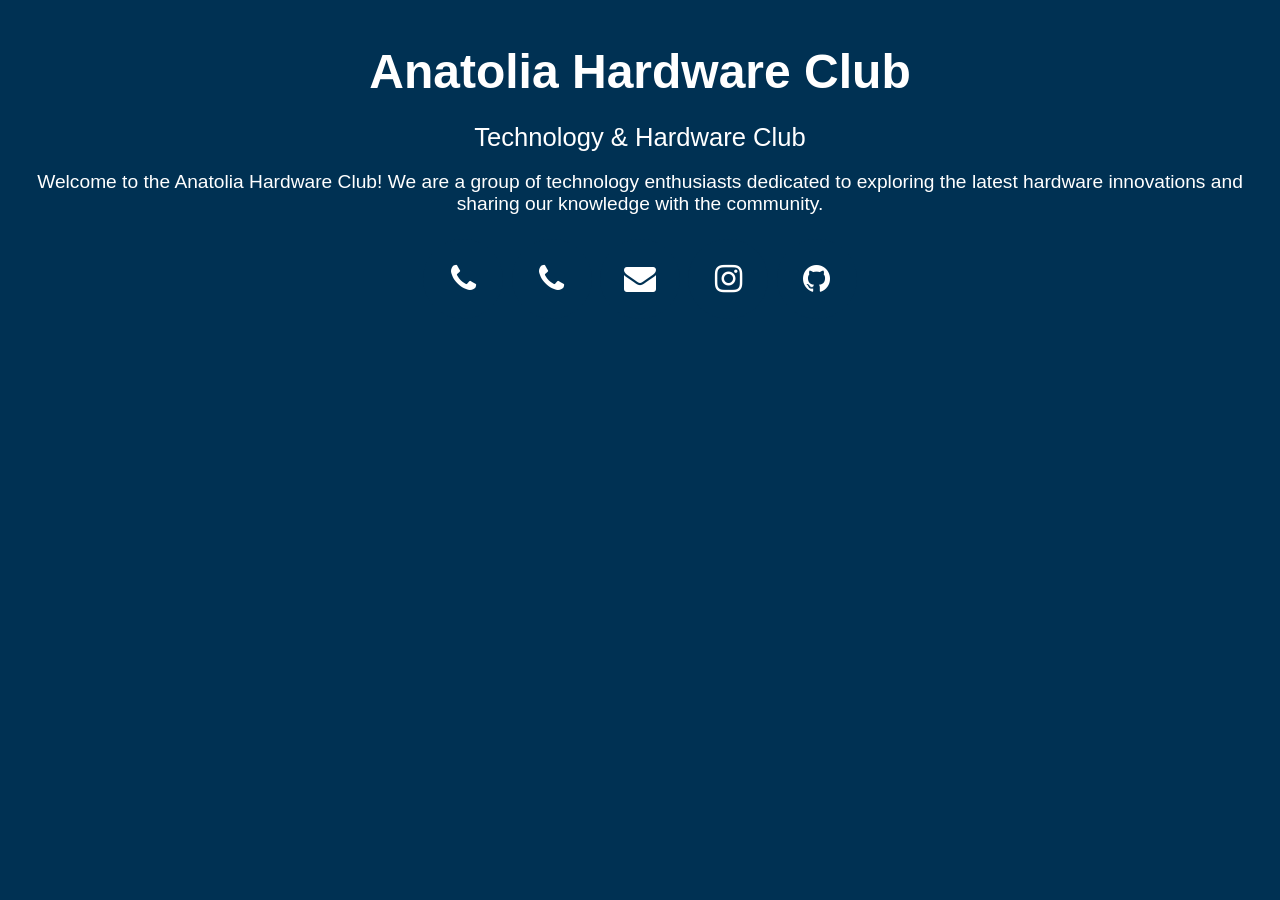
==== index.html @ 8e9ded30 "Add initial website files and logo Add index.html, main.css, and image/Logo.png to create the initia" ====
<!DOCTYPE html>
<html>
<head>
    <meta charset="utf-8">
    <meta name="viewport" content="width=device-width, initial-scale=1">
    <link rel="stylesheet" href="https://cdnjs.cloudflare.com/ajax/libs/font-awesome/4.7.0/css/font-awesome.min.css">
    <link href="main.css" rel="stylesheet">
    <title>Anatolia Hardware Club Official Website</title>
    <link rel="icon" href="image/Logo.png" type="image/png">
    </head> 
    <body id="backgroundBody">
        <div id="textBody">
            <h1>Anatolia Hardware Club</h1>
            <p class="subtitle">Technology & Hardware Club</p>
            <p class="description">Welcome to the Anatolia Hardware Club! We are a group of technology enthusiasts dedicated to exploring the latest hardware innovations and sharing our knowledge with the community.</p>
            <div class="social-links">
                <a href="tel:05453167469" class="fa fa-phone" target="_blank" rel="noopener noreferrer"></a>
                <a href="tel:05528550348" class="fa fa-phone" target="_blank" rel="noopener noreferrer"></a>
                <a href="mailto:anatoliahardwareclub@gmail.com" class="fa fa-envelope" target="_blank" rel="noopener noreferrer"></a>
                <a href="https://www.instagram.com/anatoliahardwareclub" class="fa fa-instagram" target="_blank" rel="noopener noreferrer"></a>
                <a href="https://github.com/Anatolia-Hardware-Club" class="fa fa-github" target="_blank" rel="noopener noreferrer"></a>
            </div>
        </div>
    </body>
</html>
---- main.css ----
#textBody {
	flex: 1;
	padding: 20px;
	text-align: center;
	color: #FFFFFF;
}

h1 {
	font-size: 3em;
	margin: 0.5em 0;
}

.subtitle {
	font-size: 1.6em;
	margin: 0.5em 0;
}

.description {
	font-size: 1.2em;
	margin: 1em 0;
}

.social-links {
	margin: 1em 0;
}

@media (max-width: 600px) {
	#textBody {
		padding: 10px;
	}

	h1 {
		font-size: 2em;
	}

	.subtitle {
		font-size: 1.2em;
	}

	.description {
		font-size: 1em;
	}
}

body {
	display: flex;
	flex-direction: column;
	min-height: 100vh;
	margin: 0;
	font-family: Arial, sans-serif;
	background-color: #F5F1E3;
}

#backgroundBody {
	background-repeat: no-repeat;
	background-attachment: fixed;
	background-position: center center;
	background-size: cover;
	background-color: #003153;
}

@media (max-width: 600px) {
	body {
		background-color: #003153;
	}
}

.fa {
	padding: 20px;
	font-size: 30px;
	width: 30px;
	text-align: center;
	text-decoration: none;
	margin: 5px 2px;
	border-radius: 50%;
	background: #003153;
	color: #FFFFFF;
}

.social-links .fa {
	font-size: 2em;
	width: 40px;
	height: 40px;
	line-height: 40px;
}

@media (max-width: 600px) {
	.fa {
		font-size: 1.5em;
		width: 30px;
		height: 30px;
		line-height: 30px;
	}
}

.social-links .fa:hover {
	opacity: 0.7;
}
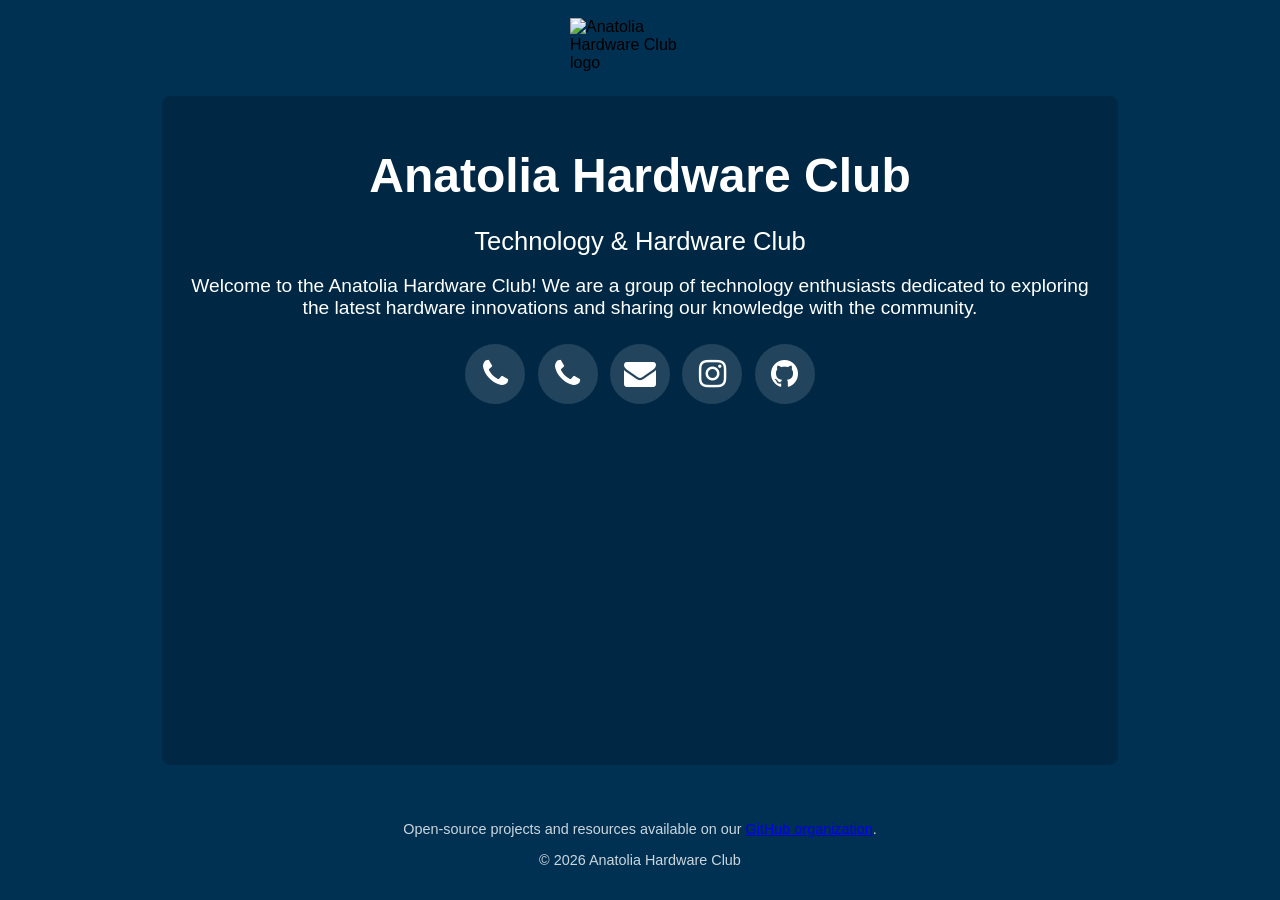
==== commit 6bcc336c: "Add charter PDF and improve site markup/styles Add the official charter PDF and update HTML/CSS for " ====
--- a/index.html
+++ b/index.html
@@ -1,25 +1,36 @@
 <!DOCTYPE html>
-<html>
+<html lang="en">
 <head>
     <meta charset="utf-8">
     <meta name="viewport" content="width=device-width, initial-scale=1">
+    <meta name="description" content="Anatolia Hardware Club — community for hardware, embedded systems, robotics, and open-source projects based in Ankara.">
     <link rel="stylesheet" href="https://cdnjs.cloudflare.com/ajax/libs/font-awesome/4.7.0/css/font-awesome.min.css">
     <link href="main.css" rel="stylesheet">
     <title>Anatolia Hardware Club Official Website</title>
     <link rel="icon" href="image/Logo.png" type="image/png">
     </head> 
     <body id="backgroundBody">
-        <div id="textBody">
+        <header aria-label="Site header" class="site-header">
+            <img src="image/Logo.png" alt="Anatolia Hardware Club logo" class="logo">
+        </header>
+
+        <main id="textBody" role="main">
             <h1>Anatolia Hardware Club</h1>
             <p class="subtitle">Technology & Hardware Club</p>
             <p class="description">Welcome to the Anatolia Hardware Club! We are a group of technology enthusiasts dedicated to exploring the latest hardware innovations and sharing our knowledge with the community.</p>
-            <div class="social-links">
-                <a href="tel:05453167469" class="fa fa-phone" target="_blank" rel="noopener noreferrer"></a>
-                <a href="tel:05528550348" class="fa fa-phone" target="_blank" rel="noopener noreferrer"></a>
-                <a href="mailto:anatoliahardwareclub@gmail.com" class="fa fa-envelope" target="_blank" rel="noopener noreferrer"></a>
-                <a href="https://www.instagram.com/anatoliahardwareclub" class="fa fa-instagram" target="_blank" rel="noopener noreferrer"></a>
-                <a href="https://github.com/Anatolia-Hardware-Club" class="fa fa-github" target="_blank" rel="noopener noreferrer"></a>
+
+            <div class="social-links" aria-label="Contact and social links">
+                <a href="tel:05453167469" class="fa fa-phone" aria-label="Call Ozan"></a>
+                <a href="tel:05528550348" class="fa fa-phone" aria-label="Call Nusret"></a>
+                <a href="mailto:anatoliahardwareclub@gmail.com" class="fa fa-envelope" aria-label="Email the club"></a>
+                <a href="https://www.instagram.com/anatoliahardwareclub" class="fa fa-instagram" target="_blank" rel="noopener noreferrer" aria-label="Instagram"></a>
+                <a href="https://github.com/Anatolia-Hardware-Club" class="fa fa-github" target="_blank" rel="noopener noreferrer" aria-label="GitHub"></a>
             </div>
-        </div>
+        </main>
+
+        <footer class="site-footer" role="contentinfo">
+            <p>Open-source projects and resources available on our <a href="https://github.com/Anatolia-Hardware-Club" target="_blank" rel="noopener noreferrer">GitHub organization</a>.</p>
+            <p>&copy; 2026 Anatolia Hardware Club</p>
+        </footer>
     </body>
 </html>
--- a/main.css
+++ b/main.css
@@ -1,8 +1,12 @@
 #textBody {
 	flex: 1;
-	padding: 20px;
+	padding: 28px;
 	text-align: center;
 	color: #FFFFFF;
+	max-width: 900px;
+	margin: 24px;
+	border-radius: 8px;
+	background-color: rgba(0,0,0,0.18);
 }
 
 h1 {
@@ -48,10 +52,15 @@
 	min-height: 100vh;
 	margin: 0;
 	font-family: Arial, sans-serif;
-	background-color: #F5F1E3;
+	background-color: #003153;
 }
 
+/* Center content inside the full-viewport background */
 #backgroundBody {
+	display: flex;
+	align-items: center;
+	justify-content: center;
+	min-height: 100vh;
 	background-repeat: no-repeat;
 	background-attachment: fixed;
 	background-position: center center;
@@ -66,15 +75,19 @@
 }
 
 .fa {
-	padding: 20px;
-	font-size: 30px;
-	width: 30px;
+	padding: 10px;
+	font-size: 20px;
+	width: 40px;
+	height: 40px;
 	text-align: center;
 	text-decoration: none;
-	margin: 5px 2px;
+	margin: 6px 4px;
 	border-radius: 50%;
-	background: #003153;
+	background: #ffffff22;
 	color: #FFFFFF;
+	display: inline-flex;
+	align-items: center;
+	justify-content: center;
 }
 
 .social-links .fa {
@@ -95,4 +108,42 @@
 
 .social-links .fa:hover {
 	opacity: 0.7;
+}
+
+/* show a visible focus ring for keyboard users */
+.fa:focus {
+	outline: 3px solid #FFD166;
+	outline-offset: 3px;
+}
+
+/* small helper for screen-reader-only text */
+.sr-only {
+	position: absolute !important;
+	width: 1px !important;
+	height: 1px !important;
+	padding: 0 !important;
+	margin: -1px !important;
+	overflow: hidden !important;
+	clip: rect(0, 0, 0, 0) !important;
+	white-space: nowrap !important;
+	border: 0 !important;
+}
+
+.site-header {
+	display: flex;
+	align-items: center;
+	justify-content: center;
+	padding: 18px 12px 0 12px;
+}
+
+.logo {
+	max-width: 140px;
+	height: auto;
+}
+
+.site-footer {
+	text-align: center;
+	font-size: 0.9em;
+	color: #FFFFFFCC;
+	padding: 18px 12px;
 }
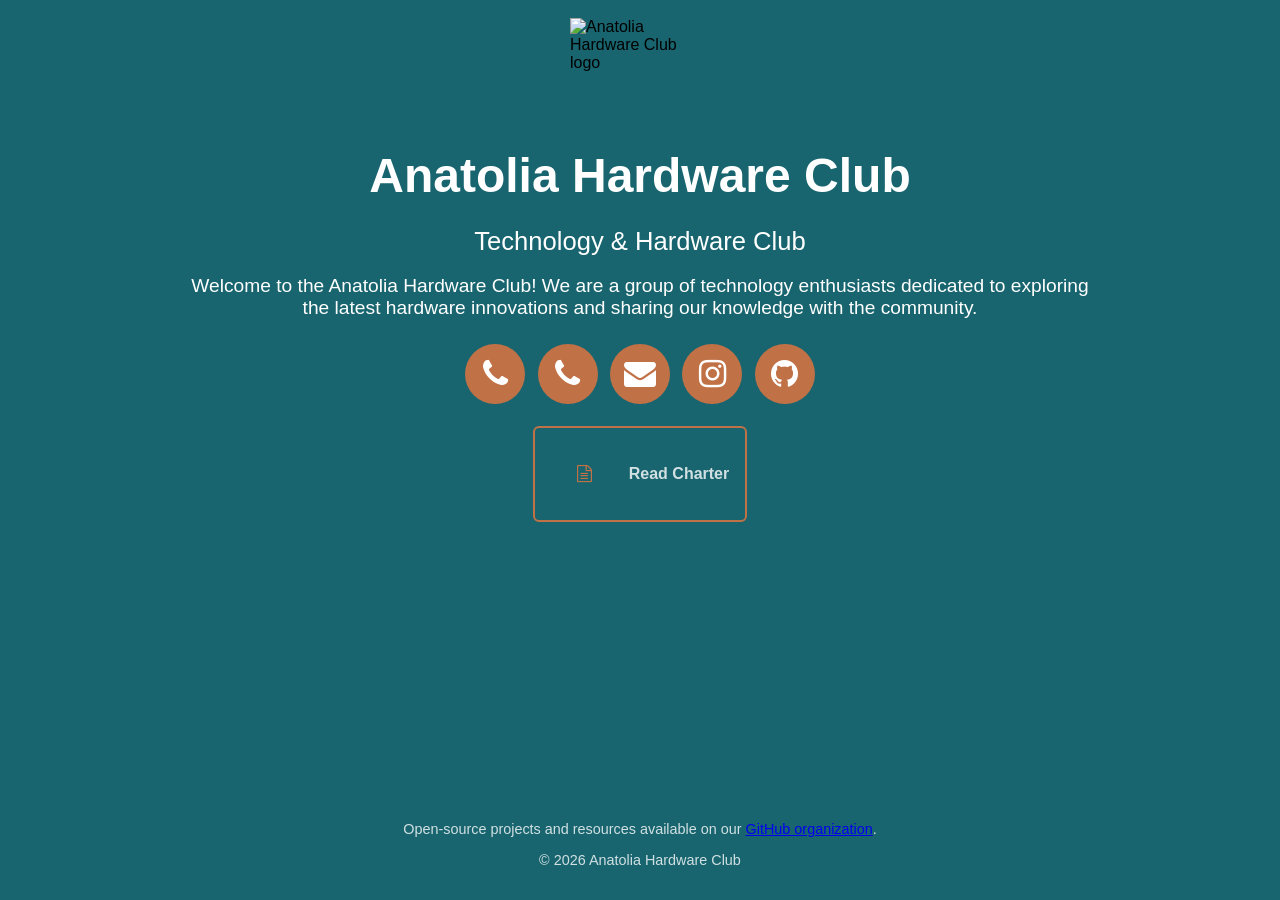
==== commit 97f5d978: "Add charter page and homepage CTA; update styles Add a new charter.html with the Anatolia Hardware C" ====
--- a/index.html
+++ b/index.html
@@ -26,6 +26,12 @@
                 <a href="https://www.instagram.com/anatoliahardwareclub" class="fa fa-instagram" target="_blank" rel="noopener noreferrer" aria-label="Instagram"></a>
                 <a href="https://github.com/Anatolia-Hardware-Club" class="fa fa-github" target="_blank" rel="noopener noreferrer" aria-label="GitHub"></a>
             </div>
+            <div class="charter-cta">
+                <a href="charter.html" class="charter-link" aria-label="Read the official charter">
+                    <i class="fa fa-file-text-o" aria-hidden="true"></i>
+                    <span>Read Charter</span>
+                </a>
+            </div>
         </main>
 
         <footer class="site-footer" role="contentinfo">
--- a/main.css
+++ b/main.css
@@ -1,3 +1,11 @@
+:root{
+	--primary: #c07145; /* logo red (approx) */
+	--dark: #18656f;    /* navy background */
+	--accent: #90373d;  /* warm accent */
+	--panel-bg: #18656f;
+	--muted-white: #FFFFFFCC;
+}
+
 #textBody {
 	flex: 1;
 	padding: 28px;
@@ -6,7 +14,7 @@
 	max-width: 900px;
 	margin: 24px;
 	border-radius: 8px;
-	background-color: rgba(0,0,0,0.18);
+	background-color: var(--panel-bg);
 }
 
 h1 {
@@ -45,6 +53,7 @@
 		font-size: 1em;
 	}
 }
+
 
 body {
 	display: flex;
@@ -52,7 +61,7 @@
 	min-height: 100vh;
 	margin: 0;
 	font-family: Arial, sans-serif;
-	background-color: #003153;
+	background-color: var(--dark);
 }
 
 /* Center content inside the full-viewport background */
@@ -65,7 +74,7 @@
 	background-attachment: fixed;
 	background-position: center center;
 	background-size: cover;
-	background-color: #003153;
+	background-color: var(--dark);
 }
 
 @media (max-width: 600px) {
@@ -83,7 +92,7 @@
 	text-decoration: none;
 	margin: 6px 4px;
 	border-radius: 50%;
-	background: #ffffff22;
+	background: var(--primary);
 	color: #FFFFFF;
 	display: inline-flex;
 	align-items: center;
@@ -112,7 +121,7 @@
 
 /* show a visible focus ring for keyboard users */
 .fa:focus {
-	outline: 3px solid #FFD166;
+	outline: 3px solid var(--accent);
 	outline-offset: 3px;
 }
 
@@ -144,6 +153,77 @@
 .site-footer {
 	text-align: center;
 	font-size: 0.9em;
-	color: #FFFFFFCC;
+	color: var(--muted-white);
 	padding: 18px 12px;
+}
+
+/* Charter CTA on homepage */
+.charter-cta {
+	margin-top: 14px;
+}
+.charter-link {
+	display: inline-flex;
+	align-items: center;
+	gap: 10px;
+	padding: 10px 16px;
+	border-radius: 6px;
+	text-decoration: none;
+	background: transparent;
+	color: var(--muted-white);
+	border: 2px solid var(--primary);
+	font-weight: 600;
+}
+.charter-link i {
+	font-size: 1.1em;
+	color: var(--primary);
+	background: transparent;
+}
+.charter-link:hover {
+	background: var(--primary);
+	color: #00293a;
+}
+
+/* Charter page styles */
+.charter h1 {
+	font-size: 1.6em;
+	color: var(--primary);
+	margin-bottom: 4px;
+}
+.charter h2 {
+	font-size: 1.15em;
+	color: var(--muted-white);
+	margin-top: 18px;
+}
+.charter h3 {
+	color: var(--muted-white);
+}
+.charter p, .charter li {
+	color: var(--muted-white);
+	line-height: 1.6;
+}
+.charter .signatures {
+	display: flex;
+	gap: 32px;
+	margin-top: 18px;
+	flex-wrap: wrap;
+}
+.charter .sig {
+	min-width: 180px;
+}
+.charter .print-note {
+	margin-top: 22px;
+	font-size: 0.95em;
+	color: var(--muted-white);
+}
+
+@media (min-width: 800px) {
+	.charter h1 { font-size: 2em; }
+}
+
+@media print {
+	/* Strip decorative backgrounds, show clean black-on-white for printing */
+	body, #backgroundBody { background: white !important; }
+	#textBody { background: none !important; color: #000 !important; max-width: 100% !important; margin: 0 !important; padding: 0.5in !important; }
+	.charter p, .charter li { color: #000 !important; }
+	.charter-link, .site-header, .site-footer, .charter-cta { display: none !important; }
 }
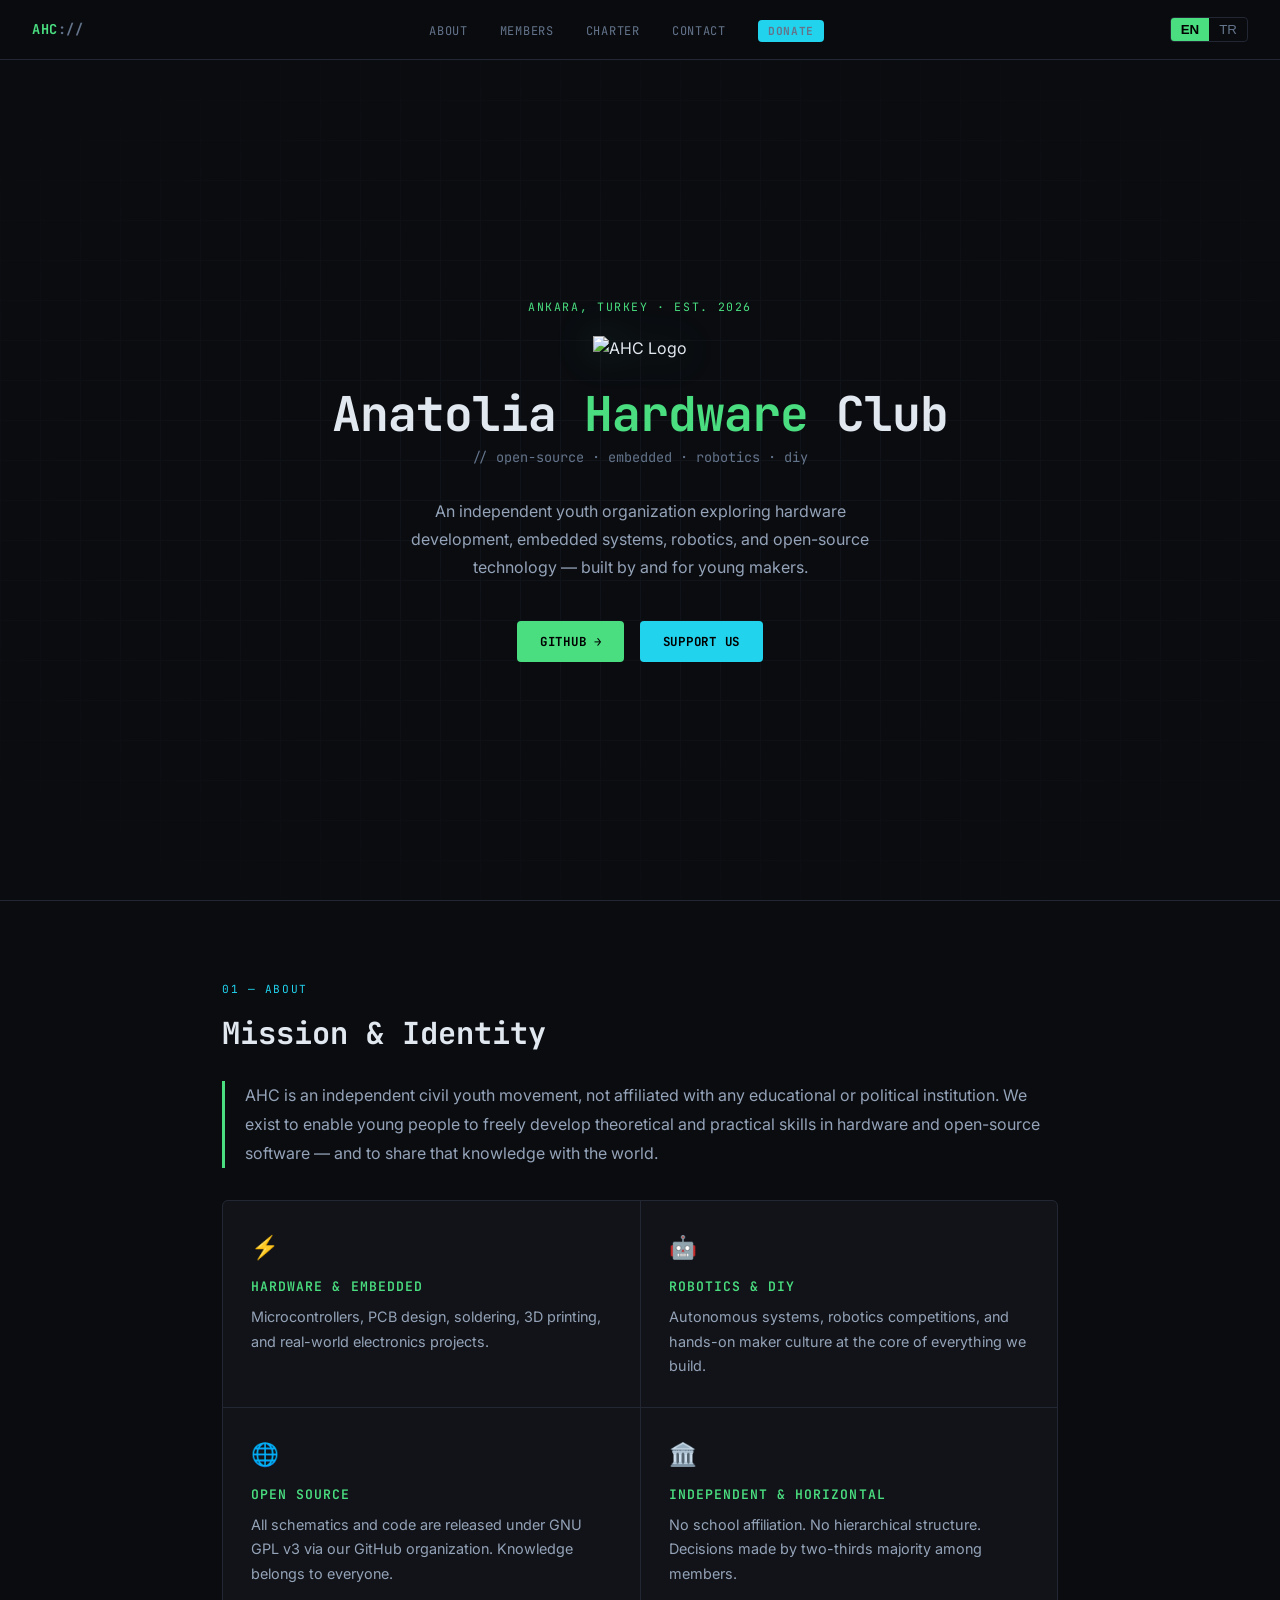
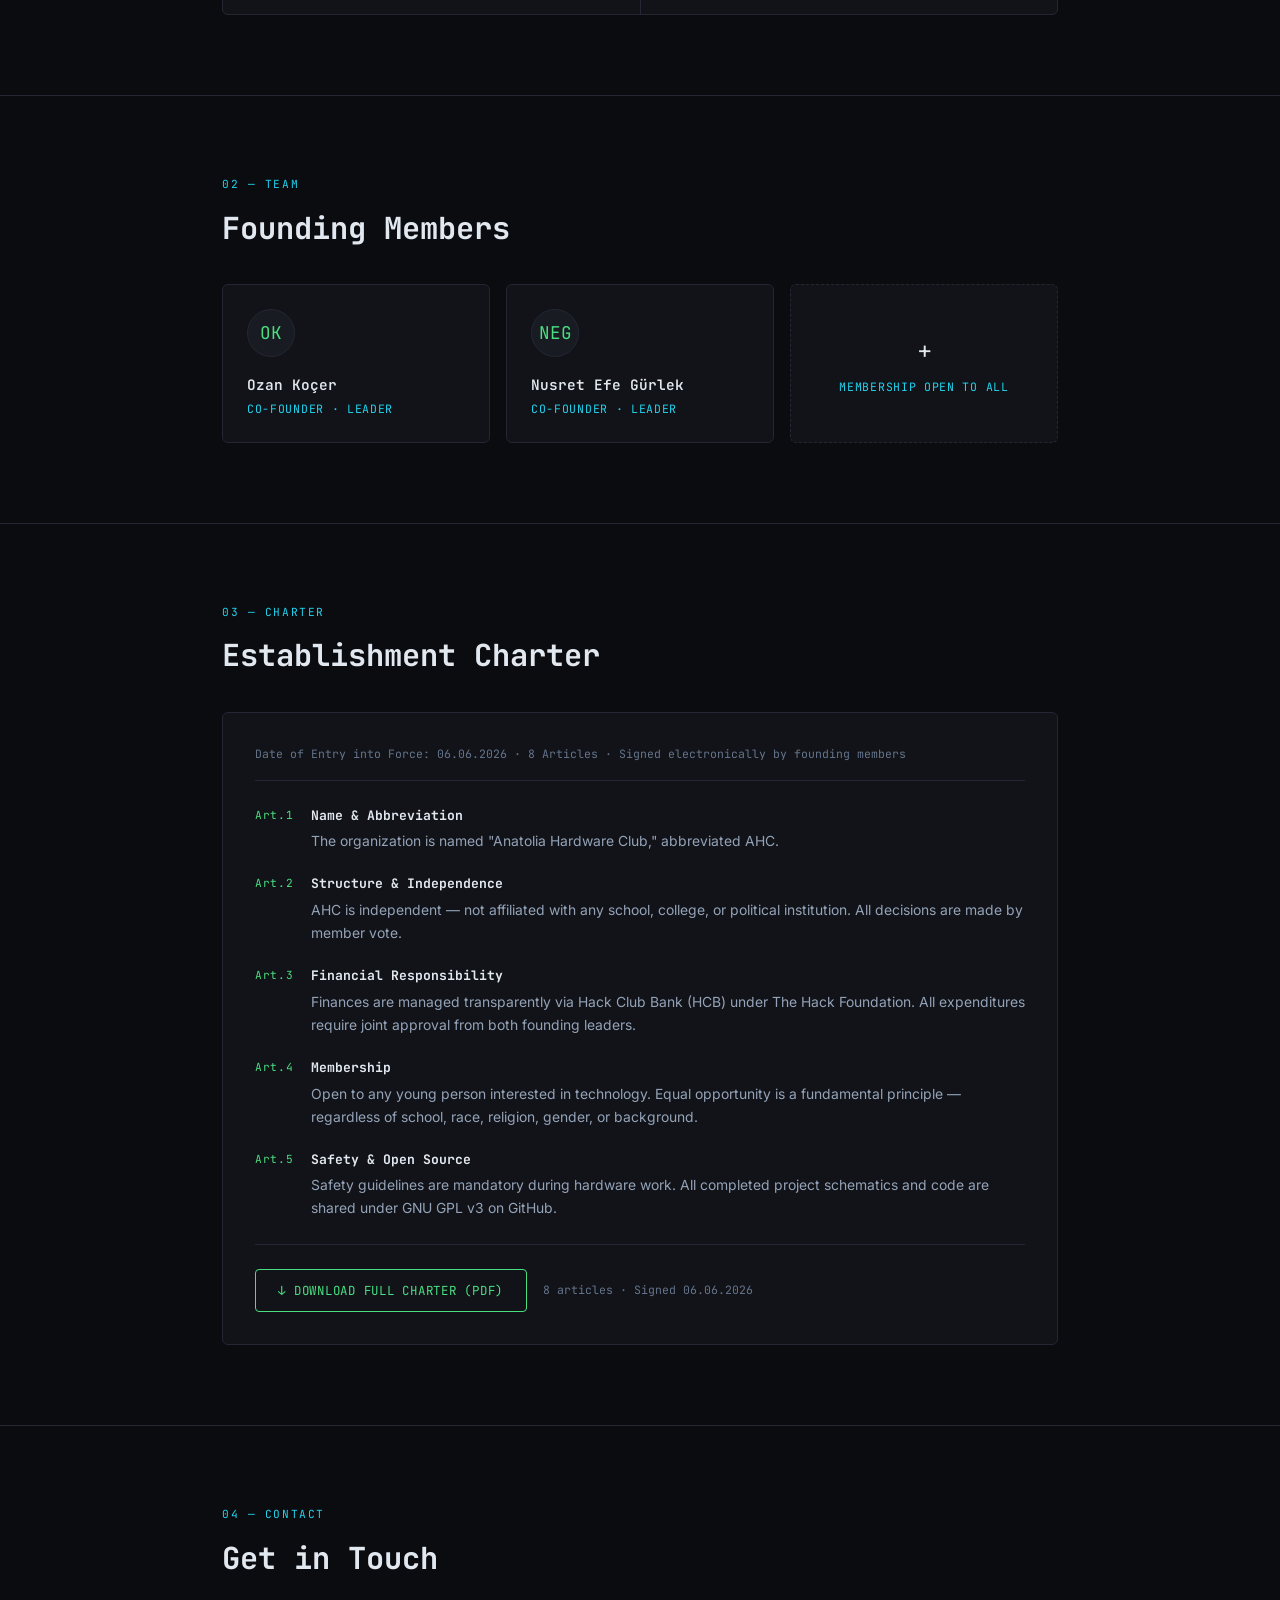
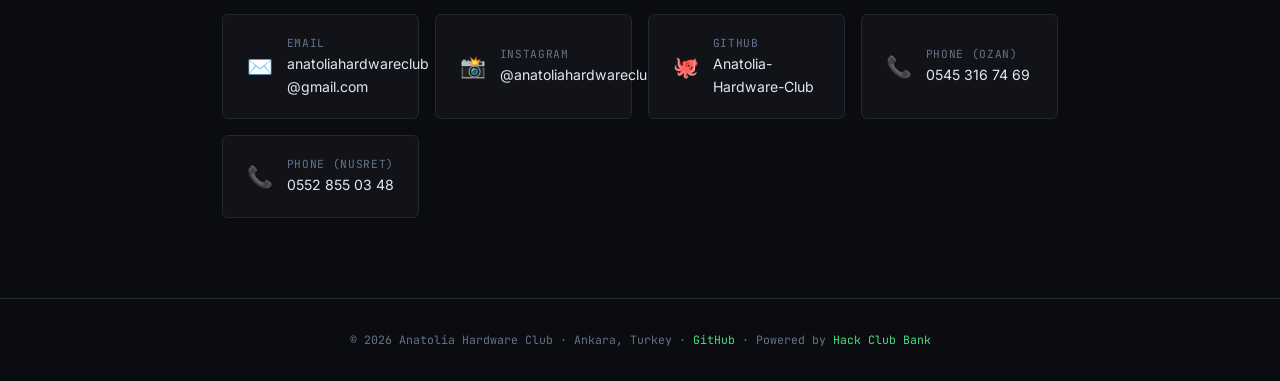
==== commit a8e6837a: "Update index.html (webiste overhaul, bilingual support and donation page)" ====
--- a/index.html
+++ b/index.html
@@ -1,42 +1,807 @@
 <!DOCTYPE html>
 <html lang="en">
 <head>
-    <meta charset="utf-8">
-    <meta name="viewport" content="width=device-width, initial-scale=1">
-    <meta name="description" content="Anatolia Hardware Club — community for hardware, embedded systems, robotics, and open-source projects based in Ankara.">
-    <link rel="stylesheet" href="https://cdnjs.cloudflare.com/ajax/libs/font-awesome/4.7.0/css/font-awesome.min.css">
-    <link href="main.css" rel="stylesheet">
-    <title>Anatolia Hardware Club Official Website</title>
-    <link rel="icon" href="image/Logo.png" type="image/png">
-    </head> 
-    <body id="backgroundBody">
-        <header aria-label="Site header" class="site-header">
-            <img src="image/Logo.png" alt="Anatolia Hardware Club logo" class="logo">
-        </header>
-
-        <main id="textBody" role="main">
-            <h1>Anatolia Hardware Club</h1>
-            <p class="subtitle">Technology & Hardware Club</p>
-            <p class="description">Welcome to the Anatolia Hardware Club! We are a group of technology enthusiasts dedicated to exploring the latest hardware innovations and sharing our knowledge with the community.</p>
-
-            <div class="social-links" aria-label="Contact and social links">
-                <a href="tel:05453167469" class="fa fa-phone" aria-label="Call Ozan"></a>
-                <a href="tel:05528550348" class="fa fa-phone" aria-label="Call Nusret"></a>
-                <a href="mailto:anatoliahardwareclub@gmail.com" class="fa fa-envelope" aria-label="Email the club"></a>
-                <a href="https://www.instagram.com/anatoliahardwareclub" class="fa fa-instagram" target="_blank" rel="noopener noreferrer" aria-label="Instagram"></a>
-                <a href="https://github.com/Anatolia-Hardware-Club" class="fa fa-github" target="_blank" rel="noopener noreferrer" aria-label="GitHub"></a>
-            </div>
-            <div class="charter-cta">
-                <a href="charter.html" class="charter-link" aria-label="Read the official charter">
-                    <i class="fa fa-file-text-o" aria-hidden="true"></i>
-                    <span>Read Charter</span>
-                </a>
-            </div>
-        </main>
-
-        <footer class="site-footer" role="contentinfo">
-            <p>Open-source projects and resources available on our <a href="https://github.com/Anatolia-Hardware-Club" target="_blank" rel="noopener noreferrer">GitHub organization</a>.</p>
-            <p>&copy; 2026 Anatolia Hardware Club</p>
-        </footer>
-    </body>
-</html>
+  <meta charset="UTF-8" />
+  <meta name="viewport" content="width=device-width, initial-scale=1.0" />
+  <meta name="description" content="Anatolia Hardware Club — hardware, embedded systems, robotics, and open-source projects based in Ankara." />
+  <title>Anatolia Hardware Club</title>
+  <link rel="preconnect" href="https://fonts.googleapis.com" />
+  <link rel="preconnect" href="https://fonts.gstatic.com" crossorigin />
+  <link href="https://fonts.googleapis.com/css2?family=JetBrains+Mono:wght@400;600;700&family=Inter:wght@300;400;500;600&display=swap" rel="stylesheet" />
+  <style>
+    *, *::before, *::after { box-sizing: border-box; margin: 0; padding: 0; }
+
+    :root {
+      --bg:        #0a0c10;
+      --bg2:       #111318;
+      --bg3:       #181b22;
+      --border:    #232733;
+      --accent:    #4ade80;
+      --accent2:   #22d3ee;
+      --text:      #e2e8f0;
+      --muted:     #64748b;
+      --mono:      'JetBrains Mono', monospace;
+      --sans:      'Inter', sans-serif;
+    }
+
+    html { scroll-behavior: smooth; }
+
+    body {
+      background: var(--bg);
+      color: var(--text);
+      font-family: var(--sans);
+      font-size: 16px;
+      line-height: 1.6;
+      min-height: 100vh;
+    }
+
+    /* ── NAV ── */
+    nav {
+      position: sticky;
+      top: 0;
+      z-index: 100;
+      background: rgba(10,12,16,0.85);
+      backdrop-filter: blur(12px);
+      border-bottom: 1px solid var(--border);
+      display: flex;
+      align-items: center;
+      justify-content: space-between;
+      padding: 0 2rem;
+      height: 60px;
+    }
+
+    .nav-logo {
+      font-family: var(--mono);
+      font-size: 0.85rem;
+      font-weight: 700;
+      color: var(--accent);
+      letter-spacing: 0.04em;
+      text-decoration: none;
+    }
+    .nav-logo span { color: var(--muted); }
+
+    .nav-links {
+      display: flex;
+      align-items: center;
+      gap: 2rem;
+      list-style: none;
+    }
+
+    .nav-links a {
+      font-family: var(--mono);
+      font-size: 0.75rem;
+      color: var(--muted);
+      text-decoration: none;
+      letter-spacing: 0.06em;
+      text-transform: uppercase;
+      transition: color 0.2s;
+    }
+    .nav-links a:hover { color: var(--accent); }
+
+    /* language toggle */
+    .lang-toggle {
+      display: flex;
+      align-items: center;
+      gap: 0;
+      border: 1px solid var(--border);
+      border-radius: 4px;
+      overflow: hidden;
+      font-family: var(--mono);
+      font-size: 0.7rem;
+    }
+    .lang-toggle button {
+      background: none;
+      border: none;
+      padding: 4px 10px;
+      cursor: pointer;
+      color: var(--muted);
+      transition: background 0.15s, color 0.15s;
+    }
+    .lang-toggle button.active {
+      background: var(--accent);
+      color: #000;
+      font-weight: 700;
+    }
+
+    /* ── HERO ── */
+    .hero {
+      min-height: calc(100vh - 60px);
+      display: flex;
+      flex-direction: column;
+      align-items: center;
+      justify-content: center;
+      text-align: center;
+      padding: 4rem 2rem;
+      position: relative;
+      overflow: hidden;
+    }
+
+    /* grid background */
+    .hero::before {
+      content: '';
+      position: absolute;
+      inset: 0;
+      background-image:
+        linear-gradient(var(--border) 1px, transparent 1px),
+        linear-gradient(90deg, var(--border) 1px, transparent 1px);
+      background-size: 40px 40px;
+      opacity: 0.35;
+      pointer-events: none;
+    }
+    /* radial fade over grid */
+    .hero::after {
+      content: '';
+      position: absolute;
+      inset: 0;
+      background: radial-gradient(ellipse 70% 60% at 50% 50%, transparent 0%, var(--bg) 100%);
+      pointer-events: none;
+    }
+
+    .hero-inner { position: relative; z-index: 1; max-width: 680px; }
+
+    .hero-eyebrow {
+      font-family: var(--mono);
+      font-size: 0.72rem;
+      color: var(--accent);
+      letter-spacing: 0.14em;
+      text-transform: uppercase;
+      margin-bottom: 1.25rem;
+    }
+
+    .hero-logo {
+      width: 90px;
+      height: 90px;
+      object-fit: contain;
+      margin-bottom: 1.5rem;
+      filter: drop-shadow(0 0 18px rgba(74,222,128,0.25));
+    }
+
+    h1 {
+      font-family: var(--mono);
+      font-size: clamp(1.8rem, 5vw, 3rem);
+      font-weight: 700;
+      letter-spacing: -0.02em;
+      color: var(--text);
+      line-height: 1.15;
+      margin-bottom: 0.35rem;
+    }
+    h1 .accent { color: var(--accent); }
+
+    .hero-sub {
+      font-family: var(--mono);
+      font-size: 0.85rem;
+      color: var(--muted);
+      margin-bottom: 1.8rem;
+    }
+
+    .hero-desc {
+      font-size: 1rem;
+      color: #94a3b8;
+      max-width: 480px;
+      margin: 0 auto 2.5rem;
+      line-height: 1.75;
+    }
+
+    .hero-cta {
+      display: flex;
+      gap: 1rem;
+      justify-content: center;
+      flex-wrap: wrap;
+    }
+
+    .btn {
+      font-family: var(--mono);
+      font-size: 0.78rem;
+      letter-spacing: 0.06em;
+      text-transform: uppercase;
+      padding: 0.65rem 1.4rem;
+      border-radius: 4px;
+      text-decoration: none;
+      transition: all 0.2s;
+      cursor: pointer;
+      border: none;
+    }
+    .btn-primary {
+      background: var(--accent);
+      color: #000;
+      font-weight: 700;
+    }
+    .btn-primary:hover { background: #86efac; }
+    .btn-outline {
+      background: transparent;
+      color: var(--accent);
+      border: 1px solid var(--accent);
+    }
+    .btn-outline:hover { background: rgba(74,222,128,0.08); }
+    .btn-donation {
+      background: var(--accent2);
+      color: #000;
+      font-weight: 700;
+    }
+    .btn-donation:hover { background: #67e8f9; }
+
+    /* ── SECTIONS ── */
+    section {
+      padding: 5rem 2rem;
+      max-width: 900px;
+      margin: 0 auto;
+    }
+
+    .section-label {
+      font-family: var(--mono);
+      font-size: 0.7rem;
+      color: var(--accent2);
+      letter-spacing: 0.14em;
+      text-transform: uppercase;
+      margin-bottom: 0.6rem;
+    }
+
+    h2 {
+      font-family: var(--mono);
+      font-size: clamp(1.3rem, 3vw, 1.9rem);
+      font-weight: 700;
+      color: var(--text);
+      margin-bottom: 1.5rem;
+    }
+
+    .divider {
+      border: none;
+      border-top: 1px solid var(--border);
+    }
+
+    /* ── ABOUT ── */
+    .about-grid {
+      display: grid;
+      grid-template-columns: 1fr 1fr;
+      gap: 1px;
+      background: var(--border);
+      border: 1px solid var(--border);
+      border-radius: 6px;
+      overflow: hidden;
+      margin-top: 2rem;
+    }
+
+    .about-card {
+      background: var(--bg2);
+      padding: 1.75rem;
+    }
+
+    .about-card-icon {
+      font-size: 1.4rem;
+      margin-bottom: 0.75rem;
+    }
+
+    .about-card h3 {
+      font-family: var(--mono);
+      font-size: 0.82rem;
+      font-weight: 600;
+      color: var(--accent);
+      text-transform: uppercase;
+      letter-spacing: 0.08em;
+      margin-bottom: 0.5rem;
+    }
+
+    .about-card p {
+      font-size: 0.9rem;
+      color: #94a3b8;
+      line-height: 1.7;
+    }
+
+    .mission-text {
+      font-size: 1rem;
+      color: #94a3b8;
+      line-height: 1.8;
+      border-left: 3px solid var(--accent);
+      padding-left: 1.25rem;
+      margin-bottom: 2rem;
+    }
+
+    /* ── MEMBERS ── */
+    .members-grid {
+      display: grid;
+      grid-template-columns: repeat(auto-fit, minmax(220px, 1fr));
+      gap: 1rem;
+      margin-top: 2rem;
+    }
+
+    .member-card {
+      background: var(--bg2);
+      border: 1px solid var(--border);
+      border-radius: 6px;
+      padding: 1.5rem;
+      transition: border-color 0.2s;
+    }
+    .member-card:hover { border-color: var(--accent); }
+
+    .member-avatar {
+      width: 48px;
+      height: 48px;
+      border-radius: 50%;
+      background: var(--bg3);
+      border: 1px solid var(--border);
+      display: flex;
+      align-items: center;
+      justify-content: center;
+      font-family: var(--mono);
+      font-size: 1.1rem;
+      margin-bottom: 1rem;
+      color: var(--accent);
+    }
+
+    .member-name {
+      font-family: var(--mono);
+      font-size: 0.9rem;
+      font-weight: 600;
+      color: var(--text);
+      margin-bottom: 0.2rem;
+    }
+
+    .member-role {
+      font-family: var(--mono);
+      font-size: 0.72rem;
+      color: var(--accent2);
+      letter-spacing: 0.06em;
+      text-transform: uppercase;
+    }
+
+    /* ── CHARTER ── */
+    .charter-box {
+      background: var(--bg2);
+      border: 1px solid var(--border);
+      border-radius: 6px;
+      padding: 2rem;
+      margin-top: 2rem;
+    }
+
+    .charter-meta {
+      font-family: var(--mono);
+      font-size: 0.72rem;
+      color: var(--muted);
+      margin-bottom: 1.5rem;
+      padding-bottom: 1rem;
+      border-bottom: 1px solid var(--border);
+    }
+
+    .charter-articles {
+      list-style: none;
+      display: flex;
+      flex-direction: column;
+      gap: 1.25rem;
+    }
+
+    .charter-articles li {
+      display: flex;
+      gap: 1rem;
+    }
+
+    .art-num {
+      font-family: var(--mono);
+      font-size: 0.7rem;
+      color: var(--accent);
+      min-width: 40px;
+      padding-top: 2px;
+      letter-spacing: 0.06em;
+    }
+
+    .art-body h4 {
+      font-family: var(--mono);
+      font-size: 0.82rem;
+      color: var(--text);
+      margin-bottom: 0.3rem;
+    }
+
+    .art-body p {
+      font-size: 0.87rem;
+      color: #94a3b8;
+      line-height: 1.65;
+    }
+
+    .charter-dl {
+      margin-top: 1.5rem;
+      padding-top: 1.5rem;
+      border-top: 1px solid var(--border);
+      display: flex;
+      align-items: center;
+      gap: 1rem;
+      flex-wrap: wrap;
+    }
+
+    /* ── CONTACT ── */
+    .contact-grid {
+      display: grid;
+      grid-template-columns: repeat(auto-fit, minmax(180px, 1fr));
+      gap: 1rem;
+      margin-top: 2rem;
+    }
+
+    .contact-item {
+      background: var(--bg2);
+      border: 1px solid var(--border);
+      border-radius: 6px;
+      padding: 1.25rem 1.5rem;
+      display: flex;
+      align-items: center;
+      gap: 0.85rem;
+      text-decoration: none;
+      color: var(--text);
+      transition: border-color 0.2s, background 0.2s;
+    }
+    .contact-item:hover {
+      border-color: var(--accent);
+      background: var(--bg3);
+    }
+
+    .contact-icon { font-size: 1.3rem; flex-shrink: 0; }
+
+    .contact-label {
+      font-family: var(--mono);
+      font-size: 0.7rem;
+      color: var(--muted);
+      text-transform: uppercase;
+      letter-spacing: 0.06em;
+    }
+
+    .contact-val {
+      font-size: 0.88rem;
+      color: var(--text);
+    }
+
+    /* ── FOOTER ── */
+    footer {
+      border-top: 1px solid var(--border);
+      padding: 2rem;
+      text-align: center;
+      font-family: var(--mono);
+      font-size: 0.72rem;
+      color: var(--muted);
+    }
+
+    footer a { color: var(--accent); text-decoration: none; }
+
+    /* ── RESPONSIVE ── */
+    @media (max-width: 640px) {
+      nav { padding: 0 1rem; }
+      .nav-links { gap: 1rem; }
+      .nav-links li:nth-child(1),
+      .nav-links li:nth-child(2),
+      .nav-links li:nth-child(3) { display: none; }
+      .about-grid { grid-template-columns: 1fr; }
+      section { padding: 3.5rem 1.25rem; }
+    }
+
+    /* ── UTIL ── */
+    [data-lang] { display: none; }
+    [data-lang].active { display: block; }
+    .inline-lang { display: none; }
+    .inline-lang.active { display: inline; }
+  </style>
+</head>
+<body>
+
+<nav>
+  <a href="#" class="nav-logo">AHC<span>://</span></a>
+  <ul class="nav-links">
+    <li><a href="#about" data-lang="en" class="inline-lang active">About</a><a href="#about" data-lang="tr" class="inline-lang">Hakkımızda</a></li>
+    <li><a href="#members" data-lang="en" class="inline-lang active">Members</a><a href="#members" data-lang="tr" class="inline-lang">Ekip</a></li>
+    <li><a href="#charter" data-lang="en" class="inline-lang active">Charter</a><a href="#charter" data-lang="tr" class="inline-lang">Tüzük</a></li>
+    <li><a href="#contact" data-lang="en" class="inline-lang active">Contact</a><a href="#contact" data-lang="tr" class="inline-lang">İletişim</a></li>
+    <li><a href="https://hcb.hackclub.com/donations/start/anatolia-hardware-club" target="_blank" rel="noopener" class="btn btn-donation" style="padding: 4px 10px; font-size: 0.7rem;">Donate</a></li>
+  </ul>
+  <div class="lang-toggle">
+    <button id="btn-en" class="active" onclick="setLang('en')">EN</button>
+    <button id="btn-tr" onclick="setLang('tr')">TR</button>
+  </div>
+</nav>
+
+<div class="hero">
+  <div class="hero-inner">
+    <div class="hero-eyebrow">Ankara, Turkey · Est. 2026</div>
+    <img src="https://anatolia-hardware-club.github.io/image/Logo.png" alt="AHC Logo" class="hero-logo" />
+    <h1>Anatolia <span class="accent">Hardware</span> Club</h1>
+    <div class="hero-sub">// open-source · embedded · robotics · diy</div>
+    <p class="hero-desc">
+      <span data-lang="en" class="active">An independent youth organization exploring hardware development, embedded systems, robotics, and open-source technology — built by and for young makers.</span>
+      <span data-lang="tr">Donanım geliştirme, gömülü sistemler, robotik ve açık kaynak teknolojilerini keşfeden bağımsız bir gençlik organizasyonu — genç yapımcılar tarafından, genç yapımcılar için.</span>
+    </p>
+    <div class="hero-cta">
+      <a href="https://github.com/Anatolia-Hardware-Club" class="btn btn-primary" target="_blank" rel="noopener">GitHub →</a>
+      <a href="https://hcb.hackclub.com/donations/start/anatolia-hardware-club" class="btn btn-donation" target="_blank" rel="noopener">
+        <span data-lang="en" class="inline-lang active">Support Us</span>
+        <span data-lang="tr" class="inline-lang">Destek Olun</span>
+      </a>
+    </div>
+  </div>
+</div>
+
+<hr class="divider" />
+
+<section id="about">
+  <div class="section-label">01 —
+    <span data-lang="en" class="inline-lang active">About</span>
+    <span data-lang="tr" class="inline-lang">Hakkımızda</span>
+  </div>
+  <h2>
+    <span data-lang="en" class="inline-lang active">Mission & Identity</span>
+    <span data-lang="tr" class="inline-lang">Misyon & Kimlik</span>
+  </h2>
+
+  <p class="mission-text">
+    <span data-lang="en" class="inline-lang active">AHC is an independent civil youth movement, not affiliated with any educational or political institution. We exist to enable young people to freely develop theoretical and practical skills in hardware and open-source software — and to share that knowledge with the world.</span>
+    <span data-lang="tr" class="inline-lang">AHC, hiçbir eğitim ya da siyasi kuruma bağlı olmayan bağımsız bir sivil gençlik hareketidir. Gençlerin donanım ve açık kaynak yazılım alanlarında teorik ve pratik becerilerini özgürce geliştirmesini ve bu bilgiyi dünyayla paylaşmasını sağlamak için varız.</span>
+  </p>
+
+  <div class="about-grid">
+    <div class="about-card">
+      <div class="about-card-icon">⚡</div>
+      <h3>
+        <span data-lang="en" class="inline-lang active">Hardware & Embedded</span>
+        <span data-lang="tr" class="inline-lang">Donanım & Gömülü</span>
+      </h3>
+      <p>
+        <span data-lang="en" class="inline-lang active">Microcontrollers, PCB design, soldering, 3D printing, and real-world electronics projects.</span>
+        <span data-lang="tr" class="inline-lang">Mikrodenetleyiciler, PCB tasarımı, lehimleme, 3D baskı ve gerçek dünya elektronik projeleri.</span>
+      </p>
+    </div>
+    <div class="about-card">
+      <div class="about-card-icon">🤖</div>
+      <h3>Robotics & DIY</h3>
+      <p>
+        <span data-lang="en" class="inline-lang active">Autonomous systems, robotics competitions, and hands-on maker culture at the core of everything we build.</span>
+        <span data-lang="tr" class="inline-lang">Otonom sistemler, robotik yarışmaları ve yaptığımız her şeyin özünde yer alan yapımcı kültürü.</span>
+      </p>
+    </div>
+    <div class="about-card">
+      <div class="about-card-icon">🌐</div>
+      <h3>Open Source</h3>
+      <p>
+        <span data-lang="en" class="inline-lang active">All schematics and code are released under GNU GPL v3 via our GitHub organization. Knowledge belongs to everyone.</span>
+        <span data-lang="tr" class="inline-lang">Tüm şemalar ve kodlar GitHub organizasyonumuz aracılığıyla GNU GPL v3 altında yayınlanır. Bilgi herkese aittir.</span>
+      </p>
+    </div>
+    <div class="about-card">
+      <div class="about-card-icon">🏛️</div>
+      <h3>
+        <span data-lang="en" class="inline-lang active">Independent & Horizontal</span>
+        <span data-lang="tr" class="inline-lang">Bağımsız & Yatay</span>
+      </h3>
+      <p>
+        <span data-lang="en" class="inline-lang active">No school affiliation. No hierarchical structure. Decisions made by two-thirds majority among members.</span>
+        <span data-lang="tr" class="inline-lang">Okul bağlantısı yok. Hiyerarşik yapı yok. Kararlar üyeler arasında üçte iki çoğunlukla alınır.</span>
+      </p>
+    </div>
+  </div>
+</section>
+
+<hr class="divider" />
+
+<section id="members">
+  <div class="section-label">02 —
+    <span data-lang="en" class="inline-lang active">Team</span>
+    <span data-lang="tr" class="inline-lang">Ekip</span>
+  </div>
+  <h2>
+    <span data-lang="en" class="inline-lang active">Founding Members</span>
+    <span data-lang="tr" class="inline-lang">Kurucu Üyeler</span>
+  </h2>
+
+  <div class="members-grid">
+    <div class="member-card">
+      <div class="member-avatar">OK</div>
+      <div class="member-name">Ozan Koçer</div>
+      <div class="member-role">
+        <span data-lang="en" class="inline-lang active">Co-Founder · Leader</span>
+        <span data-lang="tr" class="inline-lang">Kurucu Ortak · Lider</span>
+      </div>
+    </div>
+    <div class="member-card">
+      <div class="member-avatar">NEG</div>
+      <div class="member-name">Nusret Efe Gürlek</div>
+      <div class="member-role">
+        <span data-lang="en" class="inline-lang active">Co-Founder · Leader</span>
+        <span data-lang="tr" class="inline-lang">Kurucu Ortak · Lider</span>
+      </div>
+    </div>
+    <div class="member-card" style="border-style: dashed; display:flex; flex-direction:column; justify-content:center; align-items:center; text-align:center; min-height:130px;">
+      <div style="font-size:1.5rem; margin-bottom:0.5rem;">+</div>
+      <div class="member-role">
+        <span data-lang="en" class="inline-lang active">Membership open to all</span>
+        <span data-lang="tr" class="inline-lang">Üyelik herkese açık</span>
+      </div>
+    </div>
+  </div>
+</section>
+
+<hr class="divider" />
+
+<section id="charter">
+  <div class="section-label">03 —
+    <span data-lang="en" class="inline-lang active">Charter</span>
+    <span data-lang="tr" class="inline-lang">Tüzük</span>
+  </div>
+  <h2>
+    <span data-lang="en" class="inline-lang active">Establishment Charter</span>
+    <span data-lang="tr" class="inline-lang">Kuruluş Tüzüğü</span>
+  </h2>
+
+  <div class="charter-box">
+    <div class="charter-meta">
+      <span data-lang="en" class="inline-lang active">Date of Entry into Force: 06.06.2026 · 8 Articles · Signed electronically by founding members</span>
+      <span data-lang="tr" class="inline-lang">Yürürlük Tarihi: 06.06.2026 · 8 Madde · Kurucu üyeler tarafından elektronik olarak imzalanmıştır</span>
+    </div>
+
+    <ul class="charter-articles">
+      <li>
+        <span class="art-num">Art.1</span>
+        <div class="art-body">
+          <h4>
+            <span data-lang="en" class="inline-lang active">Name & Abbreviation</span>
+            <span data-lang="tr" class="inline-lang">Ad & Kısaltma</span>
+          </h4>
+          <p>
+            <span data-lang="en" class="inline-lang active">The organization is named "Anatolia Hardware Club," abbreviated AHC.</span>
+            <span data-lang="tr" class="inline-lang">Organizasyonun adı "Anatolia Hardware Club" olup kısaltması AHC'dir.</span>
+          </p>
+        </div>
+      </li>
+      <li>
+        <span class="art-num">Art.2</span>
+        <div class="art-body">
+          <h4>
+            <span data-lang="en" class="inline-lang active">Structure & Independence</span>
+            <span data-lang="tr" class="inline-lang">Yapı & Bağımsızlık</span>
+          </h4>
+          <p>
+            <span data-lang="en" class="inline-lang active">AHC is independent — not affiliated with any school, college, or political institution. All decisions are made by member vote.</span>
+            <span data-lang="tr" class="inline-lang">AHC bağımsızdır — hiçbir okul, kolej veya siyasi kurumla bağlantısı yoktur. Tüm kararlar üye oylamasıyla alınır.</span>
+          </p>
+        </div>
+      </li>
+      <li>
+        <span class="art-num">Art.3</span>
+        <div class="art-body">
+          <h4>
+            <span data-lang="en" class="inline-lang active">Financial Responsibility</span>
+            <span data-lang="tr" class="inline-lang">Mali Sorumluluk</span>
+          </h4>
+          <p>
+            <span data-lang="en" class="inline-lang active">Finances are managed transparently via Hack Club Bank (HCB) under The Hack Foundation. All expenditures require joint approval from both founding leaders.</span>
+            <span data-lang="tr" class="inline-lang">Finansal işlemler, The Hack Foundation bünyesindeki Hack Club Bank (HCB) aracılığıyla şeffaf biçimde yönetilir. Tüm harcamalar her iki kurucu liderin onayını gerektirir.</span>
+          </p>
+        </div>
+      </li>
+      <li>
+        <span class="art-num">Art.4</span>
+        <div class="art-body">
+          <h4>
+            <span data-lang="en" class="inline-lang active">Membership</span>
+            <span data-lang="tr" class="inline-lang">Üyelik</span>
+          </h4>
+          <p>
+            <span data-lang="en" class="inline-lang active">Open to any young person interested in technology. Equal opportunity is a fundamental principle — regardless of school, race, religion, gender, or background.</span>
+            <span data-lang="tr" class="inline-lang">Teknolojiye ilgi duyan her gence açıktır. Fırsat eşitliği temel bir ilkedir — okul, ırk, din, cinsiyet veya geçmişten bağımsız olarak.</span>
+          </p>
+        </div>
+      </li>
+      <li>
+        <span class="art-num">Art.5</span>
+        <div class="art-body">
+          <h4>
+            <span data-lang="en" class="inline-lang active">Safety & Open Source</span>
+            <span data-lang="tr" class="inline-lang">Güvenlik & Açık Kaynak</span>
+          </h4>
+          <p>
+            <span data-lang="en" class="inline-lang active">Safety guidelines are mandatory during hardware work. All completed project schematics and code are shared under GNU GPL v3 on GitHub.</span>
+            <span data-lang="tr" class="inline-lang">Donanım çalışmaları sırasında güvenlik kurallarına uymak zorunludur. Tamamlanan projelerin tüm şemaları ve kodları GitHub'da GNU GPL v3 altında paylaşılır.</span>
+          </p>
+        </div>
+      </li>
+    </ul>
+
+    <div class="charter-dl">
+      <a href="https://anatolia-hardware-club.github.io/files/charter.pdf" class="btn btn-outline" target="_blank" rel="noopener">
+        <span data-lang="en" class="inline-lang active">↓ Download Full Charter (PDF)</span>
+        <span data-lang="tr" class="inline-lang">↓ Tüzüğü İndir (PDF)</span>
+      </a>
+      <span style="font-family:var(--mono);font-size:0.72rem;color:var(--muted);">
+        <span data-lang="en" class="inline-lang active">8 articles · Signed 06.06.2026</span>
+        <span data-lang="tr" class="inline-lang">8 madde · İmzalandı 06.06.2026</span>
+      </span>
+    </div>
+  </div>
+</section>
+
+<hr class="divider" />
+
+<section id="contact">
+  <div class="section-label">04 —
+    <span data-lang="en" class="inline-lang active">Contact</span>
+    <span data-lang="tr" class="inline-lang">İletişim</span>
+  </div>
+  <h2>
+    <span data-lang="en" class="inline-lang active">Get in Touch</span>
+    <span data-lang="tr" class="inline-lang">Bize Ulaşın</span>
+  </h2>
+
+  <div class="contact-grid">
+    <a class="contact-item" href="mailto:anatoliahardwareclub@gmail.com">
+      <span class="contact-icon">✉️</span>
+      <div>
+        <div class="contact-label">Email</div>
+        <div class="contact-val">anatoliahardwareclub<wbr>@gmail.com</div>
+      </div>
+    </a>
+    <a class="contact-item" href="https://www.instagram.com/anatoliahardwareclub" target="_blank" rel="noopener">
+      <span class="contact-icon">📸</span>
+      <div>
+        <div class="contact-label">Instagram</div>
+        <div class="contact-val">@anatoliahardwareclub</div>
+      </div>
+    </a>
+    <a class="contact-item" href="https://github.com/Anatolia-Hardware-Club" target="_blank" rel="noopener">
+      <span class="contact-icon">🐙</span>
+      <div>
+        <div class="contact-label">GitHub</div>
+        <div class="contact-val">Anatolia-Hardware-Club</div>
+      </div>
+    </a>
+    <a class="contact-item" href="tel:05453167469">
+      <span class="contact-icon">📞</span>
+      <div>
+        <div class="contact-label">
+          <span data-lang="en" class="inline-lang active">Phone (Ozan)</span>
+          <span data-lang="tr" class="inline-lang">Telefon (Ozan)</span>
+        </div>
+        <div class="contact-val">0545 316 74 69</div>
+      </div>
+    </a>
+    <a class="contact-item" href="tel:05528550348">
+      <span class="contact-icon">📞</span>
+      <div>
+        <div class="contact-label">
+          <span data-lang="en" class="inline-lang active">Phone (Nusret)</span>
+          <span data-lang="tr" class="inline-lang">Telefon (Nusret)</span>
+        </div>
+        <div class="contact-val">0552 855 03 48</div>
+      </div>
+    </a>
+  </div>
+</section>
+
+<footer>
+  <p>© 2026 Anatolia Hardware Club · Ankara, Turkey ·
+    <a href="https://github.com/Anatolia-Hardware-Club" target="_blank" rel="noopener">GitHub</a>
+    · Powered by
+    <a href="https://hackclub.com/bank/" target="_blank" rel="noopener">Hack Club Bank</a>
+  </p>
+</footer>
+
+<script>
+  function setLang(lang) {
+    // toggle data-lang blocks
+    document.querySelectorAll('[data-lang]').forEach(el => {
+      el.classList.toggle('active', el.dataset.lang === lang);
+    });
+    // toggle inline-lang spans
+    document.querySelectorAll('.inline-lang').forEach(el => {
+      el.classList.toggle('active', el.dataset.lang === lang);
+    });
+    // toggle nav buttons
+    document.getElementById('btn-en').classList.toggle('active', lang === 'en');
+    document.getElementById('btn-tr').classList.toggle('active', lang === 'tr');
+    document.documentElement.lang = lang;
+  }
+
+  // Smooth scroll offset for sticky nav
+  document.querySelectorAll('a[href^="#"]').forEach(a => {
+    a.addEventListener('click', e => {
+      const target = document.querySelector(a.getAttribute('href'));
+      if (target) {
+        e.preventDefault();
+        const top = target.getBoundingClientRect().top + window.scrollY - 70;
+        window.scrollTo({ top, behavior: 'smooth' });
+      }
+    });
+  });
+</script>
+</body>
+</html>
